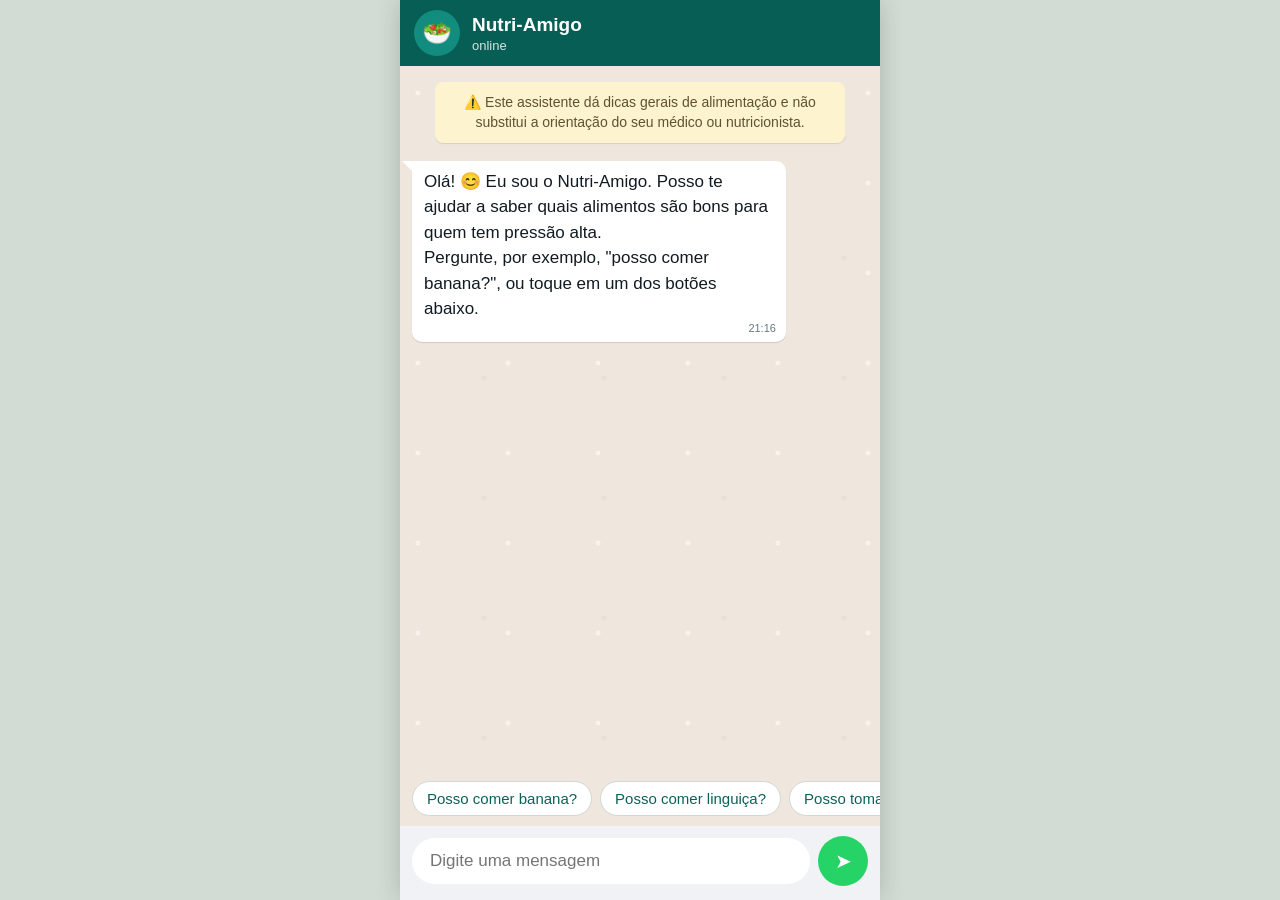
==== index.html @ 37056884 "test" ====
<!DOCTYPE html>
<html lang="pt-BR">
<head>
<meta charset="UTF-8">
<meta name="viewport" content="width=device-width, initial-scale=1.0">
<title>Nutri-Amigo | Alimentação e Hipertensão</title>
<link rel="stylesheet" href="style.css">
</head>
<body>

<div class="telefone">

  <header class="barra-topo">
    <div class="avatar">🥗</div>
    <div class="contato">
      <h1>Nutri-Amigo</h1>
      <p id="status">online</p>
    </div>
  </header>

  <div class="conversa" id="mensagens">
    <div class="aviso">
      ⚠️ Este assistente dá dicas gerais de alimentação e não substitui a
      orientação do seu médico ou nutricionista.
    </div>
  </div>

  <div class="perguntas-rapidas" id="perguntas-rapidas"></div>

  <form id="form-chat">
    <input type="text" id="campo-mensagem" placeholder="Digite uma mensagem" autocomplete="off">
    <button type="submit" id="btn-enviar" aria-label="Enviar mensagem">➤</button>
  </form>

</div>

<script src="script.js"></script>
</body>
</html>
---- style.css ----
:root {
  --verde-barra: #075e54;      /* verde escuro do topo */
  --verde-envio: #25d366;      /* verde do botão enviar */
  --balao-bot: #ffffff;        /* balão de quem recebe */
  --balao-usuario: #d9fdd3;    /* balão verdinho de quem envia */
  --fundo-papel: #efe7de;      /* papel de parede da conversa */
  --texto: #111b21;
  --texto-fraco: #667781;
}

* { box-sizing: border-box; }

body {
  margin: 0;
  font-family: "Segoe UI", "Helvetica Neue", Arial, sans-serif;
  background: #d2dbd4;
  color: var(--texto);
  font-size: 18px;
  display: flex;
  justify-content: center;
  min-height: 100vh;
}

/* Janela da conversa, no formato de um celular ------------------------- */
.telefone {
  width: 100%;
  max-width: 480px;
  height: 100vh;
  display: flex;
  flex-direction: column;
  background: var(--fundo-papel);
  box-shadow: 0 0 24px rgba(0,0,0,0.18);
}

/* Barra de cima com avatar e nome -------------------------------------- */
.barra-topo {
  display: flex;
  align-items: center;
  gap: 12px;
  padding: 10px 14px;
  background: var(--verde-barra);
  color: #fff;
  flex-shrink: 0;
}
.avatar {
  width: 46px; height: 46px;
  border-radius: 50%;
  background: #128c7e;
  display: flex; align-items: center; justify-content: center;
  font-size: 24px;
  flex-shrink: 0;
}
.contato h1 { margin: 0; font-size: 19px; font-weight: 600; }
.contato p { margin: 2px 0 0; font-size: 13px; color: #cfe9e3; }

/* Área das mensagens --------------------------------------------------- */
.conversa {
  flex: 1;
  overflow-y: auto;
  padding: 16px 12px 8px;
  /* textura discreta do papel de parede */
  background-color: var(--fundo-papel);
  background-image:
    radial-gradient(circle at 20% 30%, rgba(255,255,255,0.5) 0 2px, transparent 3px),
    radial-gradient(circle at 70% 60%, rgba(0,0,0,0.03) 0 2px, transparent 3px);
  background-size: 90px 90px, 120px 120px;
}

.aviso {
  background: #fdf3cf;
  color: #5c5330;
  font-size: 14px;
  line-height: 1.45;
  text-align: center;
  border-radius: 8px;
  padding: 10px 14px;
  margin: 0 auto 18px;
  max-width: 90%;
  box-shadow: 0 1px 1px rgba(0,0,0,0.1);
}

/* Balões --------------------------------------------------------------- */
.msg {
  position: relative;
  max-width: 82%;
  padding: 8px 12px 20px;
  border-radius: 10px;
  margin-bottom: 12px;
  line-height: 1.5;
  white-space: pre-line;
  font-size: 17px;
  box-shadow: 0 1px 1px rgba(0,0,0,0.13);
  animation: surgir 0.18s ease-out;
}
@keyframes surgir { from { opacity: 0; transform: translateY(6px); } }
@media (prefers-reduced-motion: reduce) { .msg { animation: none; } }

.bot {
  background: var(--balao-bot);
  margin-right: auto;
  border-top-left-radius: 2px;
}
.usuario {
  background: var(--balao-usuario);
  margin-left: auto;
  border-top-right-radius: 2px;
}

/* rabinho do balão */
.msg::before {
  content: "";
  position: absolute;
  top: 0;
  border: 8px solid transparent;
}
.bot::before    { left: -10px;  border-top-color: var(--balao-bot);     border-right-color: var(--balao-bot); }
.usuario::before{ right: -10px; border-top-color: var(--balao-usuario); border-left-color: var(--balao-usuario); }

.hora {
  position: absolute;
  right: 10px;
  bottom: 5px;
  font-size: 11px;
  color: var(--texto-fraco);
}
.usuario .hora::after { content: " ✓✓"; color: #53bdeb; }

/* "digitando..." */
.digitando { display: flex; gap: 4px; padding: 12px 14px; width: 60px; }
.digitando span {
  width: 8px; height: 8px; border-radius: 50%;
  background: #9aa5ab;
  animation: pular 1.1s infinite;
}
.digitando span:nth-child(2) { animation-delay: 0.15s; }
.digitando span:nth-child(3) { animation-delay: 0.3s; }
@keyframes pular { 0%,60%,100% { opacity: .35; } 30% { opacity: 1; } }
@media (prefers-reduced-motion: reduce) { .digitando span { animation: none; } }

/* Botões de perguntas rápidas ------------------------------------------ */
.perguntas-rapidas {
  display: flex;
  gap: 8px;
  padding: 10px 12px;
  overflow-x: auto;
  background: transparent;
  flex-shrink: 0;
}
.pergunta-btn {
  flex: 0 0 auto;
  background: #ffffff;
  border: 1px solid #cfd8d3;
  color: #0c6157;
  border-radius: 18px;
  padding: 8px 14px;
  font-size: 15px;
  font-family: inherit;
  cursor: pointer;
  white-space: nowrap;
}
.pergunta-btn:hover { background: #e7f7f2; }

/* Campo de digitar ----------------------------------------------------- */
form#form-chat {
  display: flex;
  align-items: center;
  gap: 8px;
  padding: 10px 12px 14px;
  background: #f0f2f5;
  flex-shrink: 0;
}
#campo-mensagem {
  flex: 1;
  padding: 13px 18px;
  font-size: 17px;
  font-family: inherit;
  border: none;
  border-radius: 24px;
  background: #fff;
}
#btn-enviar {
  width: 50px; height: 50px;
  flex-shrink: 0;
  background: var(--verde-envio);
  color: #fff;
  border: none;
  border-radius: 50%;
  font-size: 20px;
  cursor: pointer;
}
#btn-enviar:hover { background: #1eb455; }

:focus-visible { outline: 3px solid #0c6157; outline-offset: 2px; }
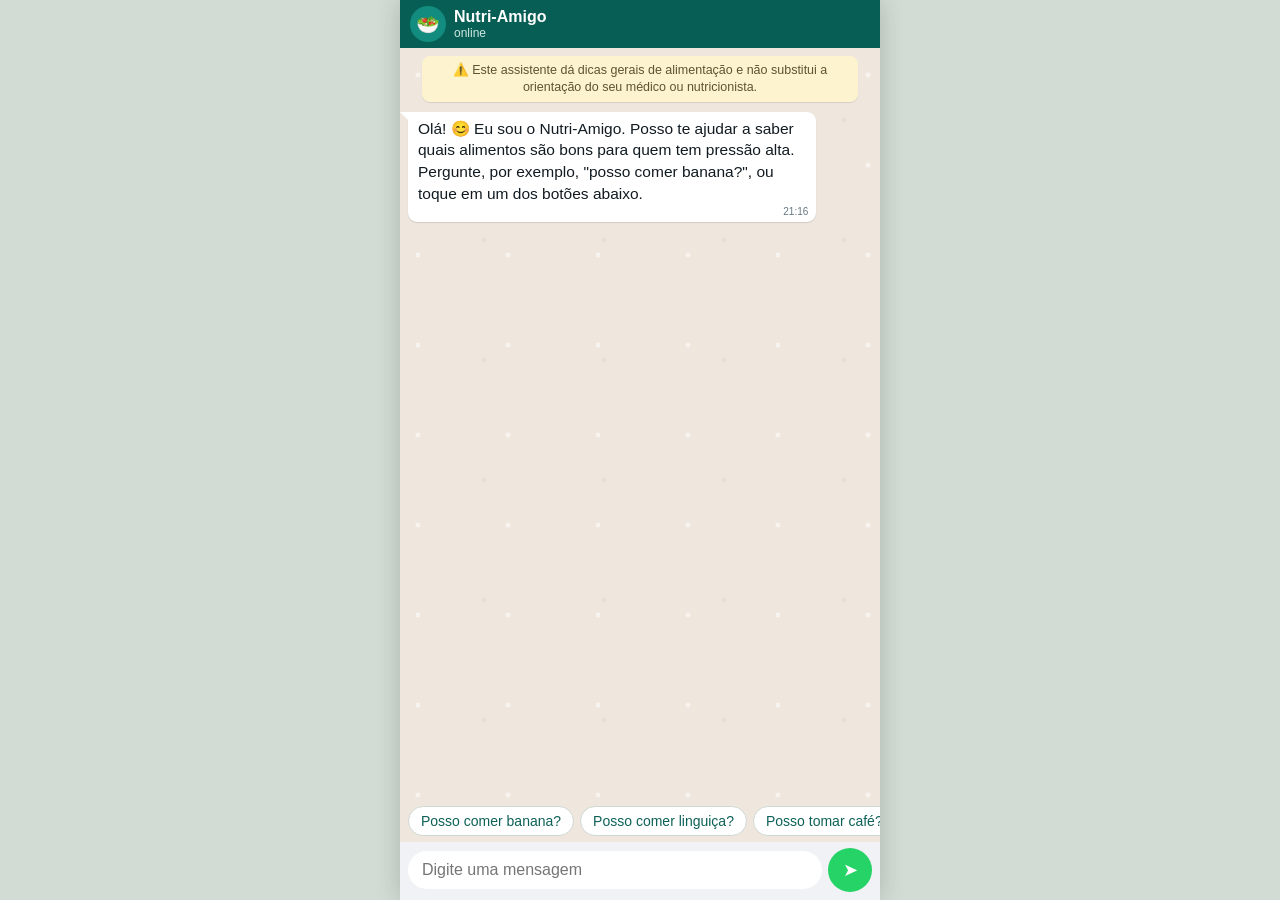
==== commit 7d19caaa: "fixed" ====
--- a/index.html
+++ b/index.html
@@ -5,6 +5,7 @@
 <meta name="viewport" content="width=device-width, initial-scale=1.0">
 <title>Nutri-Amigo | Alimentação e Hipertensão</title>
 <link rel="stylesheet" href="style.css">
+<meta name="description" content="Nutri-Amigo - Orientação nutricional para quem tem hipertensão">
 </head>
 <body>
 
--- a/style.css
+++ b/style.css
@@ -1,9 +1,9 @@
 :root {
-  --verde-barra: #075e54;      /* verde escuro do topo */
-  --verde-envio: #25d366;      /* verde do botão enviar */
-  --balao-bot: #ffffff;        /* balão de quem recebe */
-  --balao-usuario: #d9fdd3;    /* balão verdinho de quem envia */
-  --fundo-papel: #efe7de;      /* papel de parede da conversa */
+  --verde-barra: #075e54;
+  --verde-envio: #25d366;
+  --balao-bot: #ffffff;
+  --balao-usuario: #d9fdd3;
+  --fundo-papel: #efe7de;
   --texto: #111b21;
   --texto-fraco: #667781;
 }
@@ -15,50 +15,51 @@
   font-family: "Segoe UI", "Helvetica Neue", Arial, sans-serif;
   background: #d2dbd4;
   color: var(--texto);
-  font-size: 18px;
+  font-size: 16px;
   display: flex;
   justify-content: center;
   min-height: 100vh;
-}
-
-/* Janela da conversa, no formato de um celular ------------------------- */
+  min-height: 100dvh;
+}
+
+/* Janela da conversa ---------------------------------------------------- */
 .telefone {
   width: 100%;
   max-width: 480px;
   height: 100vh;
+  height: 100dvh; /* respeita a barra do navegador no celular */
   display: flex;
   flex-direction: column;
   background: var(--fundo-papel);
   box-shadow: 0 0 24px rgba(0,0,0,0.18);
 }
 
-/* Barra de cima com avatar e nome -------------------------------------- */
+/* Barra de cima --------------------------------------------------------- */
 .barra-topo {
   display: flex;
   align-items: center;
-  gap: 12px;
-  padding: 10px 14px;
+  gap: 8px;
+  padding: 6px 10px;
   background: var(--verde-barra);
   color: #fff;
   flex-shrink: 0;
 }
 .avatar {
-  width: 46px; height: 46px;
+  width: 36px; height: 36px;
   border-radius: 50%;
   background: #128c7e;
   display: flex; align-items: center; justify-content: center;
-  font-size: 24px;
-  flex-shrink: 0;
-}
-.contato h1 { margin: 0; font-size: 19px; font-weight: 600; }
-.contato p { margin: 2px 0 0; font-size: 13px; color: #cfe9e3; }
-
-/* Área das mensagens --------------------------------------------------- */
+  font-size: 19px;
+  flex-shrink: 0;
+}
+.contato h1 { margin: 0; font-size: 16px; font-weight: 600; line-height: 1.2; }
+.contato p { margin: 0; font-size: 12px; color: #cfe9e3; line-height: 1.2; }
+
+/* Área das mensagens ---------------------------------------------------- */
 .conversa {
   flex: 1;
   overflow-y: auto;
-  padding: 16px 12px 8px;
-  /* textura discreta do papel de parede */
+  padding: 8px 8px 4px;
   background-color: var(--fundo-papel);
   background-image:
     radial-gradient(circle at 20% 30%, rgba(255,255,255,0.5) 0 2px, transparent 3px),
@@ -69,26 +70,26 @@
 .aviso {
   background: #fdf3cf;
   color: #5c5330;
-  font-size: 14px;
-  line-height: 1.45;
+  font-size: 12.5px;
+  line-height: 1.35;
   text-align: center;
   border-radius: 8px;
-  padding: 10px 14px;
-  margin: 0 auto 18px;
-  max-width: 90%;
+  padding: 6px 10px;
+  margin: 0 auto 10px;
+  max-width: 94%;
   box-shadow: 0 1px 1px rgba(0,0,0,0.1);
 }
 
-/* Balões --------------------------------------------------------------- */
+/* Balões ---------------------------------------------------------------- */
 .msg {
   position: relative;
-  max-width: 82%;
-  padding: 8px 12px 20px;
-  border-radius: 10px;
-  margin-bottom: 12px;
-  line-height: 1.5;
+  max-width: 88%;
+  padding: 6px 10px 17px;
+  border-radius: 9px;
+  margin-bottom: 7px;
+  line-height: 1.4;
   white-space: pre-line;
-  font-size: 17px;
+  font-size: 15.5px;
   box-shadow: 0 1px 1px rgba(0,0,0,0.13);
   animation: surgir 0.18s ease-out;
 }
@@ -111,24 +112,24 @@
   content: "";
   position: absolute;
   top: 0;
-  border: 8px solid transparent;
-}
-.bot::before    { left: -10px;  border-top-color: var(--balao-bot);     border-right-color: var(--balao-bot); }
-.usuario::before{ right: -10px; border-top-color: var(--balao-usuario); border-left-color: var(--balao-usuario); }
+  border: 6px solid transparent;
+}
+.bot::before    { left: -8px;  border-top-color: var(--balao-bot);     border-right-color: var(--balao-bot); }
+.usuario::before{ right: -8px; border-top-color: var(--balao-usuario); border-left-color: var(--balao-usuario); }
 
 .hora {
   position: absolute;
-  right: 10px;
-  bottom: 5px;
-  font-size: 11px;
+  right: 8px;
+  bottom: 3px;
+  font-size: 10px;
   color: var(--texto-fraco);
 }
 .usuario .hora::after { content: " ✓✓"; color: #53bdeb; }
 
 /* "digitando..." */
-.digitando { display: flex; gap: 4px; padding: 12px 14px; width: 60px; }
+.digitando { display: flex; gap: 4px; padding: 9px 12px; width: 52px; }
 .digitando span {
-  width: 8px; height: 8px; border-radius: 50%;
+  width: 7px; height: 7px; border-radius: 50%;
   background: #9aa5ab;
   animation: pular 1.1s infinite;
 }
@@ -137,57 +138,73 @@
 @keyframes pular { 0%,60%,100% { opacity: .35; } 30% { opacity: 1; } }
 @media (prefers-reduced-motion: reduce) { .digitando span { animation: none; } }
 
-/* Botões de perguntas rápidas ------------------------------------------ */
+/* Perguntas rápidas ----------------------------------------------------- */
 .perguntas-rapidas {
   display: flex;
-  gap: 8px;
-  padding: 10px 12px;
+  gap: 6px;
+  padding: 6px 8px;
   overflow-x: auto;
+  scrollbar-width: none;
   background: transparent;
   flex-shrink: 0;
 }
+.perguntas-rapidas::-webkit-scrollbar { display: none; }
 .pergunta-btn {
   flex: 0 0 auto;
   background: #ffffff;
   border: 1px solid #cfd8d3;
   color: #0c6157;
-  border-radius: 18px;
-  padding: 8px 14px;
-  font-size: 15px;
+  border-radius: 16px;
+  padding: 6px 12px;
+  font-size: 14px;
   font-family: inherit;
   cursor: pointer;
   white-space: nowrap;
 }
 .pergunta-btn:hover { background: #e7f7f2; }
 
-/* Campo de digitar ----------------------------------------------------- */
+/* Campo de digitar ------------------------------------------------------ */
 form#form-chat {
   display: flex;
   align-items: center;
-  gap: 8px;
-  padding: 10px 12px 14px;
+  gap: 6px;
+  padding: 6px 8px calc(8px + env(safe-area-inset-bottom));
   background: #f0f2f5;
   flex-shrink: 0;
 }
 #campo-mensagem {
   flex: 1;
-  padding: 13px 18px;
-  font-size: 17px;
+  min-width: 0;
+  padding: 10px 14px;
+  font-size: 16px; /* 16px evita o zoom automático no iPhone */
   font-family: inherit;
   border: none;
-  border-radius: 24px;
+  border-radius: 20px;
   background: #fff;
 }
 #btn-enviar {
-  width: 50px; height: 50px;
+  width: 44px; height: 44px; /* alvo de toque mínimo recomendado */
   flex-shrink: 0;
   background: var(--verde-envio);
   color: #fff;
   border: none;
   border-radius: 50%;
-  font-size: 20px;
+  font-size: 18px;
   cursor: pointer;
 }
 #btn-enviar:hover { background: #1eb455; }
 
 :focus-visible { outline: 3px solid #0c6157; outline-offset: 2px; }
+
+/* Telas bem pequenas ---------------------------------------------------- */
+@media (max-width: 380px) {
+  .msg { font-size: 15px; max-width: 90%; }
+  .pergunta-btn { font-size: 13px; padding: 5px 10px; }
+}
+
+/* Celular deitado (pouca altura) ---------------------------------------- */
+@media (max-height: 480px) {
+  .avatar { width: 30px; height: 30px; font-size: 16px; }
+  .contato p { display: none; }
+  .aviso { display: none; }
+}
